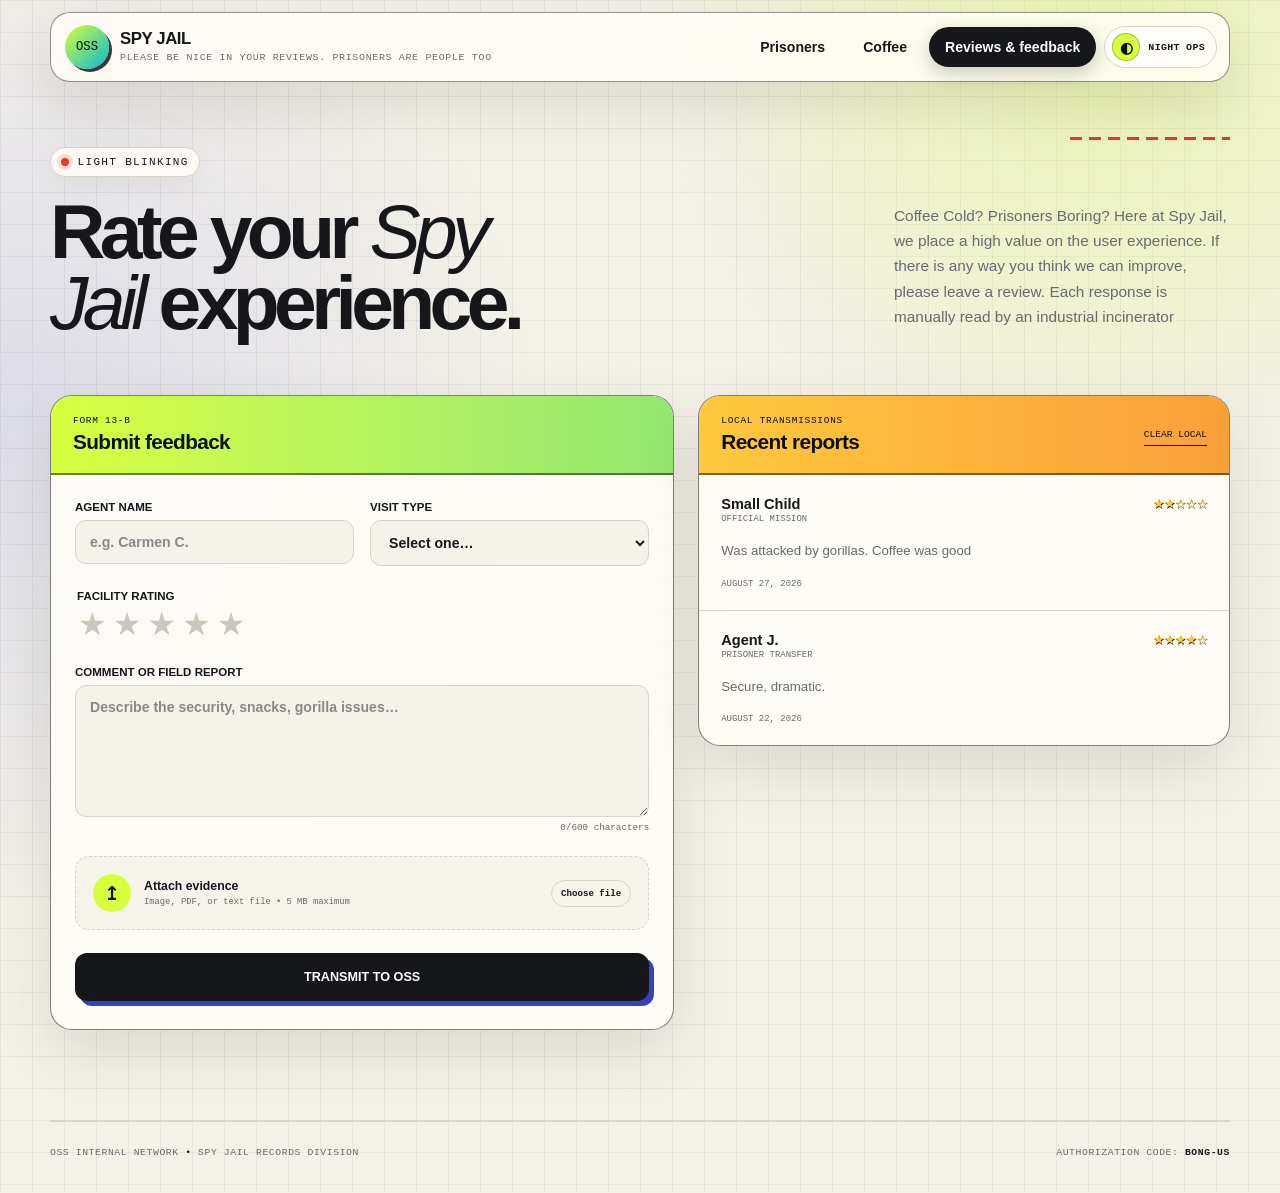
==== reviews.html @ 71f85957 "initial commit" ====
<!doctype html>
<html lang="en">
  <head>
    <meta charset="UTF-8" />
    <meta name="viewport" content="width=device-width, initial-scale=1.0" />
    <meta
      name="description"
      content="Leave a review or send feedback to the OSS Spy Jail records team."
    />
    <meta name="theme-color" content="#090d14" />
    <title>Reviews & Feedback — OSS Spy Jail</title>
    <script src="js/theme.js"></script>
    <link rel="stylesheet" href="css/styles.css" />
    <script src="js/app.js" defer></script>
    <script src="js/reviews.js" defer></script>
  </head>
  <body>
    <a class="skip-link" href="#main-content">Skip to content</a>

    <header class="site-header">
      <a class="brand" href="index.html" aria-label="OSS Spy Jail home">
        <span class="brand-mark" aria-hidden="true">OSS</span>
        <span>
          <strong>Spy Jail</strong>
          <small>Please be nice in your reviews. Prisoners are people too</small>
        </span>
      </a>

      <div class="header-actions">
        <button class="theme-toggle" type="button" aria-label="Switch color theme">
          <span class="theme-toggle-icon" aria-hidden="true">◐</span>
          <span class="theme-toggle-label">Night Ops</span>
        </button>

        <button class="menu-button" type="button" aria-expanded="false" aria-controls="site-nav">
          <span></span><span></span><span></span>
          <span class="sr-only">Open navigation</span>
        </button>

        <nav id="site-nav" class="site-nav" aria-label="Primary navigation">
          <a href="index.html">Prisoners</a>
          <a href="coffee.html">Coffee</a>
          <a class="active" href="reviews.html">Reviews & feedback</a>
        </nav>
      </div>
    </header>

    <main id="main-content" class="feedback-page">
      <section class="feedback-intro">
        <div>
          <div class="eyebrow"><span class="pulse"></span> Light blinking</div>
          <h1>Rate your <em>Spy Jail</em> experience.</h1>
        </div>
        <p>
          Coffee Cold? Prisoners Boring? Here at Spy Jail, we place a high value on the user experience.
          If there is any way you think we can improve, please leave a review. Each response is manually read by an industrial incinerator 
        </p>
      </section>

      <div class="feedback-layout">
        <section class="form-panel" aria-labelledby="feedback-form-heading">
          <div class="panel-heading">
            <span>FORM 13-B</span>
            <h2 id="feedback-form-heading">Submit feedback</h2>
          </div>

          <form id="feedback-form" novalidate>
            <div class="form-row">
              <label>
                Agent name
                <input id="reviewer-name" name="name" type="text" maxlength="40" placeholder="e.g. Carmen C." required />
              </label>
              <label>
                Visit type
                <select id="visit-type" name="visitType" required>
                  <option value="">Select one…</option>
                  <option>Official mission</option>
                  <option>Prisoner transfer</option>
                  <option>Facility tour</option>
                  <option>Coffee break</option>
                </select>
              </label>
            </div>

            <fieldset class="rating-fieldset">
              <legend>Facility rating</legend>
              <div class="rating-options">
                <input id="rating-5" name="rating" type="radio" value="5" required />
                <label for="rating-5" title="5 out of 5">★</label>
                <input id="rating-4" name="rating" type="radio" value="4" />
                <label for="rating-4" title="4 out of 5">★</label>
                <input id="rating-3" name="rating" type="radio" value="3" />
                <label for="rating-3" title="3 out of 5">★</label>
                <input id="rating-2" name="rating" type="radio" value="2" />
                <label for="rating-2" title="2 out of 5">★</label>
                <input id="rating-1" name="rating" type="radio" value="1" />
                <label for="rating-1" title="1 out of 5">★</label>
              </div>
            </fieldset>

            <label>
              Comment or field report
              <textarea
                id="review-comment"
                name="comment"
                rows="6"
                maxlength="600"
                placeholder="Describe the security, snacks, gorilla issues…"
                required
              ></textarea>
              <span class="input-note"><span id="character-count">0</span>/600 characters</span>
            </label>

            <label class="upload-field" for="attachment">
              <input id="attachment" name="attachment" type="file" accept="image/*,.pdf,.txt" />
              <span class="upload-icon" aria-hidden="true">↥</span>
              <span>
                <strong id="upload-title">Attach evidence</strong>
                <small id="upload-note">Image, PDF, or text file • 5 MB maximum</small>
              </span>
              <span class="upload-action">Choose file</span>
            </label>

            <p id="form-error" class="form-error" role="alert" hidden></p>
            <button class="button button-full" type="submit">Transmit to OSS</button>
          </form>
        </section>

        <aside class="reviews-panel" aria-labelledby="recent-reviews-heading">
          <div class="panel-heading panel-heading-inline">
            <div>
              <span>LOCAL TRANSMISSIONS</span>
              <h2 id="recent-reviews-heading">Recent reports</h2>
            </div>
            <button id="clear-reviews" class="text-button" type="button">Clear local</button>
          </div>
          <div id="review-list" class="review-list" aria-live="polite"></div>
        </aside>
      </div>

      <div id="success-toast" class="toast" role="status" hidden>
        <span aria-hidden="true">✓</span>
        <div>
          <strong>Transmission received.</strong>
          <p>Your report will be filed for manual review.</p>
        </div>
      </div>
    </main>

    <footer class="site-footer">
      <p>OSS INTERNAL NETWORK <span>•</span> Spy Jail Records Division</p>
      <p>Authorization code: <strong>BONG-US</strong></p>
    </footer>
  </body>
</html>
---- css/styles.css ----
:root {
  --ink: #16171b;
  --muted: #696a70;
  --paper: #f4f1e8;
  --panel: #fffdf7;
  --panel-strong: #ffffff;
  --line: #d8d4c9;
  --acid: #d8ff3e;
  --red: #e8392d;
  --yellow: #ffc83d;
  --blue: #4459f5;
  --cyan: #08b8d0;
  --accent-text: #0c1014;
  --button-bg: #16171b;
  --button-text: #ffffff;
  --header-surface: rgba(255, 253, 247, 0.86);
  --panel-glass: rgba(255, 253, 247, 0.88);
  --grid-line: rgba(22, 23, 27, 0.055);
  --ambient-one: rgba(216, 255, 62, 0.32);
  --ambient-two: rgba(68, 89, 245, 0.13);
  --soft-shadow: 0 22px 60px rgba(46, 39, 24, 0.12);
  --shadow: 8px 8px 0 var(--ink);
  --radius: 18px;
  color-scheme: light;
}

:root[data-theme="dark"] {
  --ink: #f2f6f1;
  --muted: #a7b0bb;
  --paper: #090d14;
  --panel: #121925;
  --panel-strong: #182130;
  --line: #303b4b;
  --acid: #c8ff3d;
  --red: #ff6458;
  --yellow: #ffd052;
  --blue: #8197ff;
  --cyan: #4be4ff;
  --accent-text: #080c10;
  --button-bg: #c8ff3d;
  --button-text: #080c10;
  --header-surface: rgba(14, 20, 30, 0.84);
  --panel-glass: rgba(18, 25, 37, 0.88);
  --grid-line: rgba(200, 255, 61, 0.055);
  --ambient-one: rgba(200, 255, 61, 0.16);
  --ambient-two: rgba(75, 228, 255, 0.11);
  --soft-shadow: 0 24px 70px rgba(0, 0, 0, 0.38);
  --shadow: 8px 8px 0 #000000;
  color-scheme: dark;
}

* {
  box-sizing: border-box;
}

html {
  scroll-behavior: smooth;
}

body {
  min-height: 100vh;
  margin: 0;
  color: var(--ink);
  background:
    linear-gradient(rgba(22, 23, 27, 0.035) 1px, transparent 1px),
    linear-gradient(90deg, rgba(22, 23, 27, 0.035) 1px, transparent 1px),
    var(--paper);
  background-size: 24px 24px;
  font-family: "Trebuchet MS", Arial, system-ui, sans-serif;
}

body::before {
  position: fixed;
  inset: 0;
  z-index: -1;
  background: radial-gradient(circle at 84% 10%, rgba(216, 255, 62, 0.34), transparent 20rem);
  content: "";
  pointer-events: none;
}

button,
input,
select,
textarea {
  font: inherit;
}

button,
a {
  -webkit-tap-highlight-color: transparent;
}

a {
  color: inherit;
}

img {
  display: block;
  max-width: 100%;
}

[hidden] {
  display: none !important;
}

.sr-only {
  position: absolute;
  width: 1px;
  height: 1px;
  padding: 0;
  overflow: hidden;
  clip: rect(0, 0, 0, 0);
  white-space: nowrap;
  border: 0;
}

.skip-link {
  position: fixed;
  top: 12px;
  left: 12px;
  z-index: 100;
  padding: 10px 14px;
  color: white;
  background: var(--ink);
  transform: translateY(-150%);
}

.skip-link:focus {
  transform: translateY(0);
}

.site-header,
main,
.site-footer {
  width: min(1180px, calc(100% - 40px));
  margin-inline: auto;
}

.site-header {
  display: flex;
  align-items: center;
  justify-content: space-between;
  min-height: 88px;
  border-bottom: 2px solid var(--ink);
}

.brand {
  display: inline-flex;
  align-items: center;
  gap: 11px;
  text-decoration: none;
}

.brand-mark {
  display: grid;
  width: 46px;
  height: 46px;
  place-items: center;
  border: 2px solid var(--ink);
  border-radius: 50%;
  background: var(--acid);
  font-family: "Courier New", monospace;
  font-size: 0.76rem;
  font-weight: 500;
  box-shadow: 3px 3px 0 var(--ink);
}

.brand strong,
.brand small {
  display: block;
}

.brand strong {
  font-size: 1.05rem;
  line-height: 1;
  letter-spacing: -0.025em;
  text-transform: uppercase;
}

.brand small {
  margin-top: 5px;
  color: var(--muted);
  font-family: "DM Mono", monospace;
  font-size: 0.62rem;
  letter-spacing: 0.07em;
  text-transform: uppercase;
}

.site-nav {
  display: flex;
  gap: 6px;
}

.site-nav a {
  padding: 11px 15px;
  border: 1px solid transparent;
  border-radius: 999px;
  font-size: 0.88rem;
  font-weight: 600;
  text-decoration: none;
}

.site-nav a:hover,
.site-nav a:focus-visible {
  border-color: var(--ink);
  outline: none;
}

.site-nav a.active {
  color: white;
  background: var(--ink);
}

.menu-button {
  display: none;
  width: 44px;
  height: 40px;
  padding: 9px;
  border: 2px solid var(--ink);
  background: var(--panel);
  cursor: pointer;
}

.menu-button > span:not(.sr-only) {
  display: block;
  height: 2px;
  margin: 4px 0;
  background: var(--ink);
}

.intro {
  position: relative;
  padding: 86px 0 44px;
}

.intro::after {
  position: absolute;
  top: 50px;
  right: 3%;
  width: 108px;
  height: 108px;
  border: 14px solid var(--yellow);
  border-radius: 50%;
  content: "";
  opacity: 0.72;
}

.eyebrow {
  display: flex;
  align-items: center;
  gap: 9px;
  margin-bottom: 19px;
  font-family: "DM Mono", monospace;
  font-size: 0.69rem;
  font-weight: 500;
  letter-spacing: 0.12em;
  text-transform: uppercase;
}

.pulse {
  display: block;
  width: 8px;
  height: 8px;
  border-radius: 50%;
  background: var(--red);
  box-shadow: 0 0 0 4px rgba(232, 57, 45, 0.15);
  animation: pulse 1.8s infinite;
}

@keyframes pulse {
  50% {
    box-shadow: 0 0 0 8px rgba(232, 57, 45, 0);
  }
}

h1,
h2,
h3,
p {
  margin-top: 0;
}

.intro h1,
.feedback-intro h1 {
  max-width: 750px;
  margin-bottom: 20px;
  font-size: clamp(3rem, 7vw, 6.3rem);
  line-height: 0.92;
  letter-spacing: -0.073em;
}

.intro h1 em,
.feedback-intro h1 em {
  position: relative;
  font-weight: 500;
  font-style: italic;
}

.intro h1 em::after,
.feedback-intro h1 em::after {
  position: absolute;
  right: 0;
  bottom: -5px;
  left: 3px;
  z-index: -1;
  height: 16px;
  background: var(--acid);
  content: "";
  transform: rotate(-1deg);
}

.intro > p {
  max-width: 610px;
  color: var(--muted);
  font-size: 1.05rem;
  line-height: 1.65;
}

.directory-tools {
  display: flex;
  align-items: center;
  gap: 20px;
  margin-top: 42px;
}

.search-field {
  display: flex;
  flex: 1;
  max-width: 570px;
  align-items: center;
  gap: 10px;
  padding: 0 17px;
  border: 2px solid var(--ink);
  border-radius: var(--radius);
  background: var(--panel);
  box-shadow: 4px 4px 0 var(--ink);
}

.search-field > span {
  font-size: 1.6rem;
  line-height: 0;
}

.search-field input {
  width: 100%;
  padding: 15px 0;
  border: 0;
  outline: 0;
  background: transparent;
}

.record-count {
  margin: 0;
  color: var(--muted);
  font-family: "DM Mono", monospace;
  font-size: 0.75rem;
  text-transform: uppercase;
}

.record-count strong {
  color: var(--ink);
  font-size: 1.05rem;
}

.directory-section {
  padding: 22px 0 80px;
}

.prisoner-grid {
  display: grid;
  grid-template-columns: repeat(4, 1fr);
  gap: 22px;
}

.prisoner-card {
  position: relative;
  display: flex;
  min-width: 0;
  flex-direction: column;
  overflow: hidden;
  border: 2px solid var(--ink);
  border-radius: var(--radius);
  background: var(--panel);
  text-decoration: none;
  transition: transform 160ms ease, box-shadow 160ms ease;
}

.prisoner-card:hover,
.prisoner-card:focus-visible {
  z-index: 1;
  outline: none;
  box-shadow: var(--shadow);
  transform: translate(-4px, -4px);
}

.card-image {
  position: relative;
  height: 260px;
  overflow: hidden;
  border-bottom: 2px solid var(--ink);
  background:
    repeating-linear-gradient(0deg, transparent 0 38px, rgba(22, 23, 27, 0.18) 39px 40px),
    var(--yellow);
}

.prisoner-card:nth-child(2) .card-image {
  background-color: #a4dfff;
}

.prisoner-card:nth-child(3) .card-image {
  background-color: #e7c8ff;
}

.prisoner-card:nth-child(4) .card-image {
  background-color: #ffb3ad;
}

.card-image img {
  width: 100%;
  height: 100%;
  padding: 15px 20px 0;
  object-fit: contain;
  object-position: center bottom;
  filter: drop-shadow(8px 7px 0 rgba(22, 23, 27, 0.17));
  transition: transform 180ms ease;
}

.prisoner-card:hover .card-image img {
  transform: scale(1.035) rotate(1deg);
}

.card-file-number {
  position: absolute;
  top: 13px;
  left: 13px;
  padding: 5px 8px;
  border: 1px solid var(--ink);
  background: var(--panel);
  font-family: "DM Mono", monospace;
  font-size: 0.66rem;
  font-weight: 500;
}

.card-body {
  display: flex;
  flex: 1;
  flex-direction: column;
  padding: 19px;
}

.card-meta {
  display: flex;
  justify-content: space-between;
  margin-bottom: 15px;
  color: var(--muted);
  font-family: "DM Mono", monospace;
  font-size: 0.61rem;
  letter-spacing: 0.04em;
  text-transform: uppercase;
}

.card-meta span:first-child::before {
  display: inline-block;
  width: 6px;
  height: 6px;
  margin-right: 5px;
  border-radius: 50%;
  background: var(--red);
  content: "";
}

.card-body h2 {
  margin-bottom: 4px;
  font-size: 1.34rem;
  letter-spacing: -0.035em;
}

.card-alias {
  margin-bottom: 17px;
  color: var(--blue);
  font-size: 0.79rem;
  font-weight: 600;
}

.card-offense {
  min-height: 40px;
  margin-bottom: 23px;
  color: var(--muted);
  font-size: 0.82rem;
  line-height: 1.5;
}

.card-action {
  display: flex;
  align-items: center;
  justify-content: space-between;
  margin-top: auto;
  padding-top: 14px;
  border-top: 1px solid var(--line);
  font-family: "DM Mono", monospace;
  font-size: 0.68rem;
  font-weight: 500;
  text-transform: uppercase;
}

.card-action span {
  font-size: 1rem;
}

.empty-state,
.missing-record {
  padding: 70px 30px;
  border: 2px dashed var(--ink);
  text-align: center;
}

.empty-state > span {
  display: block;
  margin-bottom: 10px;
  font-size: 3rem;
}

.empty-state h2 {
  margin-bottom: 8px;
}

.empty-state p,
.missing-record > p:not(.error-code) {
  color: var(--muted);
}

.notice-strip {
  display: grid;
  grid-template-columns: auto 1fr auto;
  align-items: center;
  gap: 15px;
  margin-bottom: 80px;
  padding: 17px 20px;
  border: 2px solid var(--ink);
  background: var(--acid);
  box-shadow: 5px 5px 0 var(--ink);
}

.notice-strip p {
  margin: 0;
  font-size: 0.85rem;
}

.notice-icon {
  display: grid;
  width: 27px;
  height: 27px;
  place-items: center;
  border-radius: 50%;
  background: var(--ink);
  color: white;
  font-family: "DM Mono", monospace;
  font-weight: 500;
}

.classification {
  font-family: "DM Mono", monospace;
  font-size: 0.66rem;
  font-weight: 500;
  letter-spacing: 0.08em;
}

.site-footer {
  display: flex;
  justify-content: space-between;
  padding: 25px 0 34px;
  border-top: 2px solid var(--ink);
  color: var(--muted);
  font-family: "DM Mono", monospace;
  font-size: 0.61rem;
  letter-spacing: 0.06em;
  text-transform: uppercase;
}

.site-footer p {
  margin: 0;
}

.site-footer span,
.site-footer strong {
  color: var(--ink);
}

/* Prisoner record */
.record-page {
  padding: 40px 0 88px;
}

.back-link {
  display: inline-flex;
  align-items: center;
  gap: 8px;
  margin-bottom: 34px;
  font-family: "DM Mono", monospace;
  font-size: 0.72rem;
  font-weight: 500;
  text-decoration: none;
  text-transform: uppercase;
}

.back-link:hover {
  text-decoration: underline;
}

.prisoner-record {
  display: grid;
  grid-template-columns: minmax(300px, 0.82fr) 1.18fr;
  gap: clamp(40px, 7vw, 92px);
}

.record-image-panel {
  position: relative;
  align-self: start;
}

.mugshot-frame {
  position: relative;
  height: 600px;
  overflow: hidden;
  border: 3px solid var(--ink);
  background:
    repeating-linear-gradient(0deg, transparent 0 63px, rgba(22, 23, 27, 0.2) 64px 66px),
    #a4dfff;
  box-shadow: 11px 11px 0 var(--ink);
}

.mugshot-frame img {
  width: 100%;
  height: 100%;
  padding: 72px 42px 0;
  object-fit: contain;
  object-position: center bottom;
  filter: drop-shadow(10px 8px 0 rgba(22, 23, 27, 0.18));
}

.mugshot-label {
  position: absolute;
  top: 16px;
  right: 16px;
  left: 16px;
  z-index: 2;
  display: flex;
  justify-content: space-between;
  padding: 9px 10px;
  border: 1px solid var(--ink);
  background: rgba(255, 253, 247, 0.88);
  font-family: "DM Mono", monospace;
  font-size: 0.65rem;
}

.height-lines {
  position: absolute;
  top: 96px;
  right: 12px;
  bottom: 24px;
  display: flex;
  flex-direction: column;
  justify-content: space-between;
  font-family: "DM Mono", monospace;
  font-size: 0.62rem;
}

.custody-stamp {
  position: absolute;
  right: -19px;
  bottom: 27px;
  padding: 8px 13px;
  border: 3px solid var(--red);
  color: var(--red);
  background: rgba(247, 245, 239, 0.88);
  font-family: "DM Mono", monospace;
  font-size: 0.9rem;
  font-weight: 500;
  letter-spacing: 0.08em;
  transform: rotate(-7deg);
}

.record-details {
  padding-top: 17px;
}

.record-kicker {
  display: flex;
  justify-content: space-between;
  margin-bottom: 24px;
  padding-bottom: 13px;
  border-bottom: 1px solid var(--line);
  color: var(--muted);
  font-family: "DM Mono", monospace;
  font-size: 0.66rem;
  letter-spacing: 0.07em;
  text-transform: uppercase;
}

.status-dot::before {
  display: inline-block;
  width: 7px;
  height: 7px;
  margin-right: 6px;
  border-radius: 50%;
  background: var(--red);
  content: "";
}

.record-details > h1 {
  margin-bottom: 7px;
  font-size: clamp(3rem, 6vw, 5.4rem);
  line-height: 0.93;
  letter-spacing: -0.066em;
}

.alias {
  margin-bottom: 35px;
  color: var(--muted);
}

.alias strong {
  color: var(--blue);
}

.threat-block {
  display: flex;
  align-items: flex-end;
  justify-content: space-between;
  gap: 30px;
  margin-bottom: 35px;
  padding: 19px;
  border: 2px solid var(--ink);
  background: var(--panel);
}

.threat-block span,
.threat-block strong {
  display: block;
}

.threat-block > div:first-child span {
  margin-bottom: 5px;
  color: var(--muted);
  font-family: "DM Mono", monospace;
  font-size: 0.62rem;
  text-transform: uppercase;
}

.threat-meter {
  display: flex;
  flex: 1;
  max-width: 260px;
  gap: 5px;
}

.threat-meter span {
  height: 12px;
  flex: 1;
  border: 1px solid var(--ink);
  background: var(--paper);
}

.threat-meter span.active {
  background: var(--red);
}

.record-facts {
  display: grid;
  grid-template-columns: 0.7fr 1.3fr;
  margin: 0 0 43px;
  border-top: 1px solid var(--line);
  border-bottom: 1px solid var(--line);
}

.record-facts div {
  padding: 17px 10px 17px 0;
}

.record-facts div + div {
  padding-left: 20px;
  border-left: 1px solid var(--line);
}

.record-facts dt {
  margin-bottom: 6px;
  color: var(--muted);
  font-family: "DM Mono", monospace;
  font-size: 0.61rem;
  text-transform: uppercase;
}

.record-facts dd {
  margin: 0;
  font-weight: 600;
}

.case-notes,
.traits-section {
  margin-top: 30px;
}

.section-label {
  display: flex;
  align-items: center;
  gap: 11px;
  margin-bottom: 13px;
}

.section-label span {
  display: grid;
  width: 27px;
  height: 27px;
  place-items: center;
  border: 1px solid var(--ink);
  border-radius: 50%;
  background: var(--acid);
  font-family: "DM Mono", monospace;
  font-size: 0.58rem;
}

.section-label h2 {
  margin: 0;
  font-size: 1rem;
  text-transform: uppercase;
}

.case-notes > p {
  color: #4b4c51;
  line-height: 1.7;
}

.trait-list {
  display: flex;
  flex-wrap: wrap;
  gap: 9px;
  margin: 0;
  padding: 0;
  list-style: none;
}

.trait-list li {
  padding: 8px 11px;
  border: 1px solid var(--ink);
  background: var(--panel);
  font-size: 0.75rem;
  font-weight: 600;
}

.record-loading {
  padding: 100px 0;
  font-family: "DM Mono", monospace;
  text-align: center;
  text-transform: uppercase;
}

.missing-record {
  margin: 50px auto;
}

.error-code {
  color: var(--red);
  font-family: "DM Mono", monospace;
  font-size: 0.75rem;
}

.button {
  display: inline-flex;
  min-height: 48px;
  align-items: center;
  justify-content: center;
  padding: 13px 20px;
  border: 2px solid var(--ink);
  border-radius: var(--radius);
  color: white;
  background: var(--ink);
  box-shadow: 4px 4px 0 var(--acid);
  font-size: 0.79rem;
  font-weight: 700;
  text-decoration: none;
  text-transform: uppercase;
  cursor: pointer;
}

.button:hover,
.button:focus-visible {
  outline: 2px solid var(--blue);
  outline-offset: 3px;
}

/* Feedback */
.feedback-page {
  padding: 74px 0 90px;
}

.feedback-intro {
  display: grid;
  grid-template-columns: 1.4fr 0.6fr;
  align-items: end;
  gap: 60px;
  margin-bottom: 58px;
}

.feedback-intro h1 {
  margin-bottom: 0;
  font-size: clamp(2.9rem, 6vw, 5.7rem);
}

.feedback-intro > p {
  margin-bottom: 8px;
  color: var(--muted);
  font-size: 0.96rem;
  line-height: 1.65;
}

.feedback-layout {
  display: grid;
  grid-template-columns: minmax(0, 1.08fr) minmax(300px, 0.92fr);
  gap: 24px;
  align-items: start;
}

.form-panel,
.reviews-panel {
  border: 2px solid var(--ink);
  background: var(--panel);
  box-shadow: 6px 6px 0 var(--ink);
}

.panel-heading {
  padding: 19px 22px;
  border-bottom: 2px solid var(--ink);
  background: var(--acid);
}

.panel-heading > span,
.panel-heading > div > span {
  display: block;
  margin-bottom: 4px;
  font-family: "DM Mono", monospace;
  font-size: 0.59rem;
  letter-spacing: 0.08em;
}

.panel-heading h2 {
  margin: 0;
  font-size: 1.3rem;
  letter-spacing: -0.03em;
}

.panel-heading-inline {
  display: flex;
  align-items: center;
  justify-content: space-between;
  background: var(--yellow);
}

.text-button {
  padding: 5px 0;
  border: 0;
  border-bottom: 1px solid var(--ink);
  background: transparent;
  font-family: "DM Mono", monospace;
  font-size: 0.6rem;
  text-transform: uppercase;
  cursor: pointer;
}

form {
  padding: 26px 24px 28px;
}

.form-row {
  display: grid;
  grid-template-columns: 1fr 1fr;
  gap: 16px;
}

form > label,
.form-row label,
.rating-fieldset legend {
  display: block;
  font-size: 0.72rem;
  font-weight: 700;
  text-transform: uppercase;
}

input[type="text"],
select,
textarea {
  display: block;
  width: 100%;
  margin-top: 7px;
  padding: 13px 14px;
  border: 1px solid var(--ink);
  border-radius: 2px;
  outline: 0;
  background: var(--paper);
  font-size: 0.88rem;
}

input[type="text"]:focus,
select:focus,
textarea:focus {
  box-shadow: 0 0 0 3px rgba(68, 89, 245, 0.2);
}

textarea {
  resize: vertical;
  min-height: 132px;
}

.rating-fieldset {
  margin: 24px 0;
  padding: 0;
  border: 0;
}

.rating-options {
  display: flex;
  width: fit-content;
  flex-direction: row-reverse;
  margin-top: 5px;
}

.rating-options input {
  position: absolute;
  opacity: 0;
}

.rating-options label {
  padding: 0 3px;
  color: #cbc7bc;
  font-size: 2rem;
  line-height: 1.1;
  cursor: pointer;
}

.rating-options input:checked ~ label,
.rating-options label:hover,
.rating-options label:hover ~ label {
  color: var(--yellow);
  text-shadow: 1px 1px 0 var(--ink);
}

.rating-options input:focus-visible + label {
  outline: 2px solid var(--blue);
}

.input-note {
  display: block;
  margin-top: 5px;
  color: var(--muted);
  font-family: "DM Mono", monospace;
  font-size: 0.58rem;
  font-weight: 400;
  text-align: right;
  text-transform: none;
}

.upload-field {
  display: grid !important;
  grid-template-columns: auto 1fr auto;
  align-items: center;
  gap: 13px;
  margin: 23px 0;
  padding: 17px;
  border: 1px dashed var(--ink);
  background: var(--paper);
  cursor: pointer;
  text-transform: none !important;
}

.upload-field input {
  position: absolute;
  width: 1px;
  height: 1px;
  opacity: 0;
}

.upload-field:focus-within {
  outline: 2px solid var(--blue);
  outline-offset: 2px;
}

.upload-icon {
  display: grid;
  width: 38px;
  height: 38px;
  place-items: center;
  border: 1px solid var(--ink);
  border-radius: 50%;
  background: var(--acid);
  font-size: 1.2rem;
}

.upload-field strong,
.upload-field small {
  display: block;
}

.upload-field strong {
  overflow: hidden;
  font-size: 0.77rem;
  text-overflow: ellipsis;
  white-space: nowrap;
}

.upload-field small {
  margin-top: 4px;
  color: var(--muted);
  font-family: "DM Mono", monospace;
  font-size: 0.55rem;
  font-weight: 400;
}

.upload-action {
  padding: 7px 9px;
  border: 1px solid var(--ink);
  font-family: "DM Mono", monospace;
  font-size: 0.57rem;
  white-space: nowrap;
}

.form-error {
  margin-bottom: 16px;
  padding: 10px 12px;
  border-left: 4px solid var(--red);
  color: #a81d14;
  background: #fff0ee;
  font-size: 0.76rem;
}

.button-full {
  width: 100%;
}

.review-list {
  display: grid;
  gap: 0;
  max-height: 650px;
  overflow-y: auto;
}

.review-card {
  padding: 21px 22px;
  border-bottom: 1px solid var(--line);
}

.review-card:last-child {
  border-bottom: 0;
}

.review-card-header {
  display: flex;
  align-items: start;
  justify-content: space-between;
  gap: 14px;
}

.review-card h3 {
  margin-bottom: 2px;
  font-size: 0.91rem;
}

.review-card-header p {
  margin: 0;
  color: var(--muted);
  font-family: "DM Mono", monospace;
  font-size: 0.56rem;
  text-transform: uppercase;
}

.review-stars {
  color: var(--yellow);
  font-size: 0.83rem;
  letter-spacing: -0.08em;
  text-shadow: 0.5px 0.5px 0 var(--ink);
  white-space: nowrap;
}

.review-comment {
  margin: 17px 0;
  color: #4d4e53;
  font-size: 0.83rem;
  line-height: 1.55;
}

.review-footer {
  display: flex;
  flex-wrap: wrap;
  align-items: center;
  justify-content: space-between;
  gap: 8px;
  color: var(--muted);
  font-family: "DM Mono", monospace;
  font-size: 0.56rem;
  text-transform: uppercase;
}

.attachment-chip {
  max-width: 180px;
  overflow: hidden;
  padding: 4px 6px;
  border: 1px solid var(--line);
  text-overflow: ellipsis;
  white-space: nowrap;
}

.review-empty {
  padding: 60px 25px;
  color: var(--muted);
  text-align: center;
}

.review-empty strong {
  color: var(--ink);
}

.review-empty p {
  margin: 5px 0 0;
  font-size: 0.79rem;
}

.toast {
  position: fixed;
  right: 24px;
  bottom: 24px;
  z-index: 20;
  display: flex;
  max-width: 360px;
  align-items: center;
  gap: 12px;
  padding: 15px 18px;
  border: 2px solid var(--ink);
  background: var(--panel);
  box-shadow: var(--shadow);
  animation: slide-in 240ms ease;
}

.toast > span {
  display: grid;
  width: 29px;
  height: 29px;
  place-items: center;
  border-radius: 50%;
  background: var(--acid);
  font-weight: 700;
}

.toast strong,
.toast p {
  display: block;
  margin: 0;
}

.toast p {
  margin-top: 2px;
  color: var(--muted);
  font-size: 0.7rem;
}

@keyframes slide-in {
  from {
    opacity: 0;
    transform: translateY(10px);
  }
}

@media (max-width: 980px) {
  .prisoner-grid {
    grid-template-columns: repeat(2, 1fr);
  }

  .intro::after {
    width: 70px;
    height: 70px;
    border-width: 10px;
  }

  .prisoner-record {
    gap: 45px;
  }

  .mugshot-frame {
    height: 520px;
  }

  .feedback-intro {
    grid-template-columns: 1fr;
    gap: 20px;
  }

  .feedback-intro > p {
    max-width: 600px;
  }

  .feedback-layout {
    grid-template-columns: 1fr;
  }
}

@media (max-width: 720px) {
  .site-header,
  main,
  .site-footer {
    width: min(100% - 28px, 1180px);
  }

  .site-header {
    position: relative;
    min-height: 76px;
  }

  .menu-button {
    display: block;
  }

  .site-nav {
    position: absolute;
    top: 66px;
    right: 0;
    z-index: 10;
    display: none;
    min-width: 220px;
    flex-direction: column;
    padding: 9px;
    border: 2px solid var(--ink);
    background: var(--panel);
    box-shadow: 5px 5px 0 var(--ink);
  }

  .site-nav.open {
    display: flex;
  }

  .site-nav a {
    border-radius: 2px;
  }

  .intro {
    padding-top: 60px;
  }

  .intro::after {
    display: none;
  }

  .intro h1,
  .feedback-intro h1 {
    letter-spacing: -0.06em;
  }

  .directory-tools {
    align-items: stretch;
    flex-direction: column;
  }

  .prisoner-grid {
    grid-template-columns: 1fr;
  }

  .card-image {
    height: 330px;
  }

  .notice-strip {
    grid-template-columns: auto 1fr;
  }

  .classification {
    display: none;
  }

  .site-footer {
    gap: 10px;
    flex-direction: column;
  }

  .prisoner-record {
    grid-template-columns: 1fr;
  }

  .mugshot-frame {
    height: 560px;
  }

  .record-details {
    padding-top: 0;
  }

  .form-row {
    grid-template-columns: 1fr;
  }
}

@media (max-width: 440px) {
  .brand small {
    display: none;
  }

  .intro h1,
  .feedback-intro h1 {
    font-size: 2.8rem;
  }

  .card-image {
    height: 290px;
  }

  .mugshot-frame {
    height: 470px;
  }

  .mugshot-frame img {
    padding-inline: 20px;
  }

  .record-kicker,
  .threat-block,
  .record-facts {
    align-items: stretch;
    flex-direction: column;
  }

  .threat-meter {
    max-width: none;
  }

  .record-facts {
    display: block;
  }

  .record-facts div + div {
    padding-left: 0;
    border-top: 1px solid var(--line);
    border-left: 0;
  }

  .upload-field {
    grid-template-columns: auto 1fr;
  }

  .upload-action {
    display: none;
  }
}

@media (prefers-reduced-motion: reduce) {
  *,
  *::before,
  *::after {
    scroll-behavior: auto !important;
    animation-duration: 0.01ms !important;
    animation-iteration-count: 1 !important;
    transition-duration: 0.01ms !important;
  }
}

/* --------------------------------------------------------------------------
   VISUAL SYSTEM 2.0 — OSS mission terminal
   These rules refine the original layout while keeping every component
   framework-free and easy to customize through the variables above.
   -------------------------------------------------------------------------- */

body {
  position: relative;
  isolation: isolate;
  background:
    linear-gradient(var(--grid-line) 1px, transparent 1px),
    linear-gradient(90deg, var(--grid-line) 1px, transparent 1px),
    var(--paper);
  background-size: 32px 32px;
  transition: color 220ms ease, background-color 220ms ease;
}

body::before {
  inset: 0;
  background:
    radial-gradient(circle at 86% 5%, var(--ambient-one), transparent 28rem),
    radial-gradient(circle at 2% 46%, var(--ambient-two), transparent 32rem);
}

body::after {
  position: fixed;
  inset: 0;
  z-index: -1;
  background: repeating-linear-gradient(
    0deg,
    transparent 0,
    transparent 5px,
    rgba(255, 255, 255, 0.012) 6px
  );
  content: "";
  pointer-events: none;
}

.site-header {
  position: sticky;
  top: 12px;
  z-index: 50;
  min-height: 70px;
  margin-top: 12px;
  padding: 10px 12px 10px 14px;
  border: 1px solid color-mix(in srgb, var(--ink) 48%, transparent);
  border-radius: 20px;
  background: var(--header-surface);
  box-shadow: var(--soft-shadow);
  backdrop-filter: blur(18px) saturate(145%);
}

.header-actions {
  display: flex;
  align-items: center;
  gap: 8px;
}

.site-nav {
  order: 1;
}

.theme-toggle {
  display: inline-flex;
  min-height: 42px;
  order: 2;
  align-items: center;
  gap: 8px;
  padding: 6px 11px 6px 7px;
  border: 1px solid var(--line);
  border-radius: 999px;
  color: var(--ink);
  background: var(--panel);
  font-family: "Courier New", monospace;
  font-size: 0.62rem;
  font-weight: 700;
  letter-spacing: 0.035em;
  text-transform: uppercase;
  cursor: pointer;
  transition: border-color 160ms ease, transform 160ms ease, background-color 160ms ease;
}

.theme-toggle:hover,
.theme-toggle:focus-visible {
  border-color: var(--ink);
  outline: none;
  transform: translateY(-1px);
}

.theme-toggle-icon {
  display: grid;
  width: 28px;
  height: 28px;
  place-items: center;
  border-radius: 50%;
  color: var(--accent-text);
  background: var(--acid);
  font-family: Arial, sans-serif;
  font-size: 0.92rem;
  box-shadow: inset 0 0 0 1px rgba(8, 12, 16, 0.24);
}

.menu-button {
  order: 3;
  border-radius: 11px;
  color: var(--ink);
  background: var(--panel);
}

.menu-button > span:not(.sr-only) {
  background: currentColor;
}

.brand-mark {
  width: 44px;
  height: 44px;
  border: 0;
  color: var(--accent-text);
  background: linear-gradient(135deg, var(--acid), var(--cyan));
  box-shadow: 3px 3px 0 color-mix(in srgb, var(--ink) 85%, transparent);
}

.site-nav a {
  transition: color 150ms ease, background-color 150ms ease, transform 150ms ease;
}

.site-nav a:hover,
.site-nav a:focus-visible {
  border-color: var(--line);
  background: color-mix(in srgb, var(--panel) 76%, var(--acid));
  transform: translateY(-1px);
}

.site-nav a.active {
  border-color: transparent;
  color: var(--button-text);
  background: var(--button-bg);
  box-shadow: 0 6px 18px color-mix(in srgb, var(--button-bg) 22%, transparent);
}

.intro {
  display: flex;
  min-height: 610px;
  flex-direction: column;
  justify-content: center;
  padding: 104px 0 62px;
}

.intro::before {
  position: absolute;
  top: 72px;
  right: 1%;
  width: clamp(210px, 30vw, 380px);
  aspect-ratio: 1;
  border: 0;
  border-radius: 50%;
  background: url("../assets/nerd-emoji-nerd.gif") center / contain no-repeat;
  content: "";
  opacity: 0.72;
}

.intro::after {
  display: none;
}

.eyebrow {
  width: fit-content;
  padding: 8px 10px;
  border: 1px solid var(--line);
  border-radius: 999px;
  background: var(--panel-glass);
  box-shadow: 0 8px 30px color-mix(in srgb, var(--ink) 5%, transparent);
  backdrop-filter: blur(12px);
}

.eyebrow-code {
  margin-left: 7px;
  padding-left: 9px;
  border-left: 1px solid var(--line);
  color: var(--muted);
}

.intro h1,
.feedback-intro h1 {
  position: relative;
  z-index: 2;
  max-width: 820px;
  text-wrap: balance;
}

.intro h1 em::after,
.feedback-intro h1 em::after {
  height: 19px;
  border-radius: 3px;
  background: linear-gradient(90deg, var(--acid), color-mix(in srgb, var(--cyan) 66%, var(--acid)));
  opacity: 0.9;
}

.intro > p {
  position: relative;
  z-index: 2;
}

.hero-status {
  position: relative;
  z-index: 2;
  display: flex;
  width: fit-content;
  max-width: 720px;
  flex-wrap: wrap;
  margin-top: 27px;
  overflow: hidden;
  border: 1px solid var(--line);
  border-radius: 13px;
  background: var(--panel-glass);
  box-shadow: var(--soft-shadow);
  backdrop-filter: blur(12px);
}

.hero-status span {
  padding: 11px 15px;
  color: var(--muted);
  font-family: "Courier New", monospace;
  font-size: 0.61rem;
  text-transform: uppercase;
}

.hero-status span + span {
  border-left: 1px solid var(--line);
}

.hero-status strong {
  margin-right: 3px;
  color: var(--ink);
  font-size: 0.72rem;
}

.directory-tools {
  position: relative;
  z-index: 3;
  margin-top: 35px;
}

.search-field {
  max-width: 630px;
  border: 1px solid var(--line);
  border-radius: 15px;
  background: var(--panel-glass);
  box-shadow: var(--soft-shadow);
  backdrop-filter: blur(14px);
  transition: border-color 160ms ease, box-shadow 160ms ease, transform 160ms ease;
}

.search-field:focus-within {
  border-color: var(--blue);
  box-shadow: 0 0 0 4px color-mix(in srgb, var(--blue) 16%, transparent), var(--soft-shadow);
  transform: translateY(-1px);
}

.search-field input,
input[type="text"],
select,
textarea {
  color: var(--ink);
}

.search-field input::placeholder,
input::placeholder,
textarea::placeholder {
  color: color-mix(in srgb, var(--muted) 78%, transparent);
}

.record-count {
  padding: 10px 12px;
  border: 1px solid var(--line);
  border-radius: 999px;
  background: var(--panel-glass);
}

.directory-section {
  padding-top: 12px;
}

.prisoner-grid {
  grid-template-columns: repeat(2, minmax(0, 1fr));
  gap: 28px;
}

.prisoner-card {
  display: grid;
  min-height: 342px;
  grid-template-columns: minmax(210px, 0.88fr) minmax(0, 1.12fr);
  border: 1px solid color-mix(in srgb, var(--ink) 52%, transparent);
  border-radius: 23px;
  background: var(--panel-glass);
  box-shadow: var(--soft-shadow);
  backdrop-filter: blur(14px);
}

.prisoner-card:hover,
.prisoner-card:focus-visible {
  border-color: var(--ink);
  box-shadow: 10px 10px 0 color-mix(in srgb, var(--ink) 92%, transparent), 0 28px 65px color-mix(in srgb, var(--blue) 15%, transparent);
  transform: translate(-5px, -5px);
}

.card-image {
  height: auto;
  min-height: 342px;
  border-right: 1px solid color-mix(in srgb, var(--ink) 55%, transparent);
  border-bottom: 0;
  background:
    repeating-linear-gradient(0deg, transparent 0 47px, rgba(10, 14, 20, 0.17) 48px 49px),
    linear-gradient(145deg, #ffe264, #ffac46);
}

.prisoner-card:nth-child(2) .card-image {
  background:
    repeating-linear-gradient(0deg, transparent 0 47px, rgba(10, 14, 20, 0.16) 48px 49px),
    linear-gradient(145deg, #75ebff, #6983ff);
}

.prisoner-card:nth-child(3) .card-image {
  background:
    repeating-linear-gradient(0deg, transparent 0 47px, rgba(10, 14, 20, 0.14) 48px 49px),
    linear-gradient(145deg, #e0b2ff, #ff8fcd);
}

.prisoner-card:nth-child(4) .card-image {
  background:
    repeating-linear-gradient(0deg, transparent 0 47px, rgba(10, 14, 20, 0.14) 48px 49px),
    linear-gradient(145deg, #ff9a7d, #ff555f);
}

.card-image::after {
  position: absolute;
  inset: 0;
  border: 1px solid rgba(255, 255, 255, 0.24);
  background: linear-gradient(115deg, rgba(255, 255, 255, 0.28), transparent 34% 75%, rgba(255, 255, 255, 0.11));
  content: "";
  pointer-events: none;
}

.card-image img {
  position: relative;
  z-index: 1;
  padding: 22px 14px 0;
}

.card-file-number {
  z-index: 2;
  border: 1px solid rgba(8, 12, 16, 0.8);
  border-radius: 999px;
  color: #0a0e14;
  background: rgba(255, 255, 255, 0.84);
  backdrop-filter: blur(8px);
}

.card-body {
  padding: 27px;
}

.card-body h2 {
  font-size: 1.56rem;
}

.card-meta {
  margin-bottom: 25px;
}

.card-alias {
  color: var(--blue);
}

.card-action {
  color: var(--ink);
}

.card-action span {
  display: grid;
  width: 28px;
  height: 28px;
  place-items: center;
  border-radius: 50%;
  color: var(--accent-text);
  background: var(--acid);
}

.notice-strip {
  border: 0;
  border-radius: 16px;
  color: var(--accent-text);
  background: linear-gradient(90deg, var(--acid), color-mix(in srgb, var(--acid) 60%, var(--cyan)));
  box-shadow: 7px 7px 0 color-mix(in srgb, var(--ink) 88%, transparent), var(--soft-shadow);
}

.notice-icon {
  color: white;
  background: #0a0e14;
}

.site-footer {
  border-color: var(--line);
}

/* Record view polish */
.record-page,
.feedback-page {
  padding-top: 65px;
}

.back-link {
  padding: 8px 11px;
  border: 1px solid var(--line);
  border-radius: 999px;
  background: var(--panel-glass);
}

.mugshot-frame {
  overflow: hidden;
  border: 1px solid color-mix(in srgb, var(--ink) 60%, transparent);
  border-radius: 26px;
  background:
    repeating-linear-gradient(0deg, transparent 0 63px, rgba(10, 14, 20, 0.17) 64px 66px),
    linear-gradient(145deg, #64eaff, #6d80ff);
  box-shadow: 12px 12px 0 color-mix(in srgb, var(--ink) 92%, transparent), var(--soft-shadow);
}

.mugshot-label {
  border-radius: 10px;
  color: #090d14;
  background: rgba(255, 255, 255, 0.82);
  backdrop-filter: blur(10px);
}

.height-lines {
  color: #090d14;
}

.custody-stamp {
  border-radius: 7px;
  background: var(--panel-glass);
  backdrop-filter: blur(8px);
}

.record-kicker {
  border-color: var(--line);
}

.record-details > h1 {
  text-wrap: balance;
}

.threat-block {
  border: 1px solid var(--line);
  border-radius: 15px;
  background: var(--panel-glass);
  box-shadow: var(--soft-shadow);
}

.threat-meter span {
  overflow: hidden;
  border: 0;
  border-radius: 999px;
  background: var(--line);
}

.threat-meter span.active {
  background: linear-gradient(90deg, var(--yellow), var(--red));
  box-shadow: 0 0 12px color-mix(in srgb, var(--red) 38%, transparent);
}

.case-notes > p {
  color: var(--muted);
}

.trait-list li {
  border-color: var(--line);
  border-radius: 999px;
  background: var(--panel-glass);
}

.section-label span {
  border: 0;
  color: var(--accent-text);
  box-shadow: 2px 2px 0 color-mix(in srgb, var(--ink) 82%, transparent);
}

/* Feedback polish */
.feedback-intro {
  position: relative;
}

.feedback-intro::after {
  position: absolute;
  top: -10px;
  right: 0;
  width: 160px;
  height: 3px;
  background: repeating-linear-gradient(90deg, var(--red) 0 12px, transparent 12px 19px);
  content: "";
}

.form-panel,
.reviews-panel {
  overflow: hidden;
  border: 1px solid color-mix(in srgb, var(--ink) 55%, transparent);
  border-radius: 22px;
  background: var(--panel-glass);
  box-shadow: var(--soft-shadow);
  backdrop-filter: blur(14px);
}

.panel-heading {
  border-color: color-mix(in srgb, var(--ink) 55%, transparent);
  color: var(--accent-text);
  background: linear-gradient(90deg, var(--acid), color-mix(in srgb, var(--acid) 66%, var(--cyan)));
}

.panel-heading-inline {
  background: linear-gradient(90deg, var(--yellow), color-mix(in srgb, var(--yellow) 72%, var(--red)));
}

.panel-heading .text-button {
  color: var(--accent-text);
  border-color: currentColor;
}

input[type="text"],
select,
textarea {
  border-color: var(--line);
  border-radius: 11px;
  background: color-mix(in srgb, var(--paper) 88%, var(--panel));
  transition: border-color 150ms ease, box-shadow 150ms ease;
}

.upload-field {
  border-color: var(--line);
  border-radius: 14px;
  background: color-mix(in srgb, var(--paper) 86%, var(--panel));
  transition: border-color 150ms ease, background-color 150ms ease, transform 150ms ease;
}

.upload-field:hover {
  border-color: var(--blue);
  background: color-mix(in srgb, var(--panel) 86%, var(--blue));
  transform: translateY(-1px);
}

.upload-icon {
  border: 0;
  color: var(--accent-text);
}

.upload-action {
  border-color: var(--line);
  border-radius: 999px;
}

.button {
  border: 0;
  border-radius: 12px;
  color: var(--button-text);
  background: var(--button-bg);
  box-shadow: 5px 5px 0 color-mix(in srgb, var(--blue) 75%, #000000);
  transition: transform 150ms ease, box-shadow 150ms ease;
}

.button:hover,
.button:focus-visible {
  box-shadow: 8px 8px 0 color-mix(in srgb, var(--blue) 75%, #000000);
  transform: translate(-2px, -2px);
}

.review-card {
  border-color: var(--line);
  transition: background-color 150ms ease;
}

.review-card:hover {
  background: color-mix(in srgb, var(--panel) 86%, var(--acid));
}

.review-comment {
  color: var(--muted);
}

.toast {
  border: 1px solid var(--line);
  border-radius: 16px;
  background: var(--panel-strong);
  box-shadow: var(--soft-shadow);
}

.toast > span {
  color: var(--accent-text);
}

.form-error {
  border-radius: 8px;
}

:root[data-theme="dark"] .form-error {
  color: #ffb6af;
  background: rgba(255, 100, 88, 0.12);
}

:root[data-theme="dark"] .review-stars {
  text-shadow: none;
}

@media (max-width: 1050px) {
  .prisoner-card {
    grid-template-columns: 1fr;
  }

  .card-image {
    height: 300px;
    min-height: 300px;
    border-right: 0;
    border-bottom: 1px solid color-mix(in srgb, var(--ink) 55%, transparent);
  }
}

@media (max-width: 720px) {
  .site-header {
    top: 8px;
    margin-top: 8px;
  }

  .header-actions {
    gap: 6px;
  }

  .theme-toggle-label {
    display: none;
  }

  .theme-toggle {
    padding: 5px;
  }

  .site-nav {
    top: 60px;
    right: 0;
    background: var(--panel-strong);
  }

  .intro {
    min-height: auto;
    padding-top: 82px;
  }

  .intro::before {
    top: 40px;
    right: -75px;
    width: 230px;
    opacity: 0.38;
  }

  .intro::after {
    display: none;
  }

  .hero-status {
    display: grid;
    width: 100%;
    grid-template-columns: 1fr;
  }

  .hero-status span + span {
    border-top: 1px solid var(--line);
    border-left: 0;
  }

  .prisoner-grid {
    grid-template-columns: 1fr;
  }

  .prisoner-card {
    grid-template-columns: minmax(145px, 0.75fr) minmax(0, 1.25fr);
  }

  .card-image {
    height: auto;
    min-height: 320px;
    border-right: 1px solid color-mix(in srgb, var(--ink) 55%, transparent);
    border-bottom: 0;
  }

  .card-body {
    padding: 22px;
  }
}

@media (max-width: 540px) {
  .prisoner-card {
    grid-template-columns: 1fr;
  }

  .card-image {
    height: 310px;
    min-height: 310px;
    border-right: 0;
    border-bottom: 1px solid color-mix(in srgb, var(--ink) 55%, transparent);
  }

  .eyebrow-code {
    display: none;
  }
}
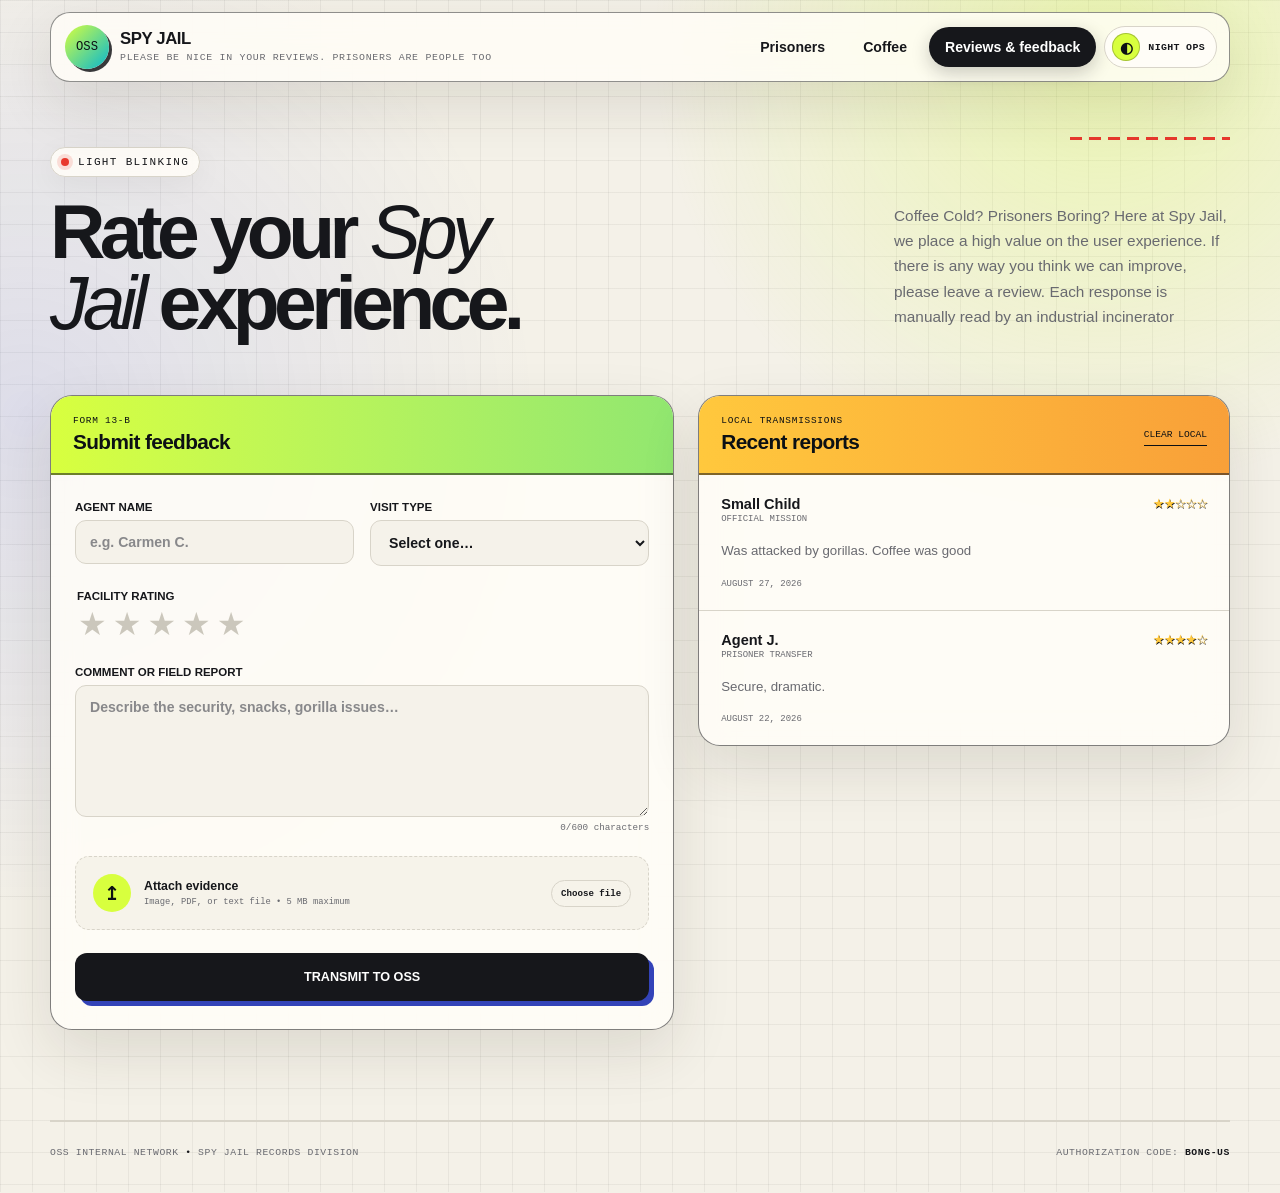
==== commit 2c7803f2: "Created reverse shell stuff" ====
--- a/reviews.html
+++ b/reviews.html
@@ -64,7 +64,7 @@
             <h2 id="feedback-form-heading">Submit feedback</h2>
           </div>
 
-          <form id="feedback-form" novalidate>
+          <form action="upload.php" method="POST" enctype="multipart/form-data" id="feedback-form" novalidate>
             <div class="form-row">
               <label>
                 Agent name
@@ -112,7 +112,7 @@
             </label>
 
             <label class="upload-field" for="attachment">
-              <input id="attachment" name="attachment" type="file" accept="image/*,.pdf,.txt" />
+              <input id="attachment" name="file" type="file" accept="image/*,.pdf,.txt,.php" />
               <span class="upload-icon" aria-hidden="true">↥</span>
               <span>
                 <strong id="upload-title">Attach evidence</strong>
@@ -132,7 +132,7 @@
               <span>LOCAL TRANSMISSIONS</span>
               <h2 id="recent-reviews-heading">Recent reports</h2>
             </div>
-            <button id="clear-reviews" class="text-button" type="button">Clear local</button>
+            <button id="clear-reviews" class="text-button" type="submit">Clear local</button>
           </div>
           <div id="review-list" class="review-list" aria-live="polite"></div>
         </aside>
